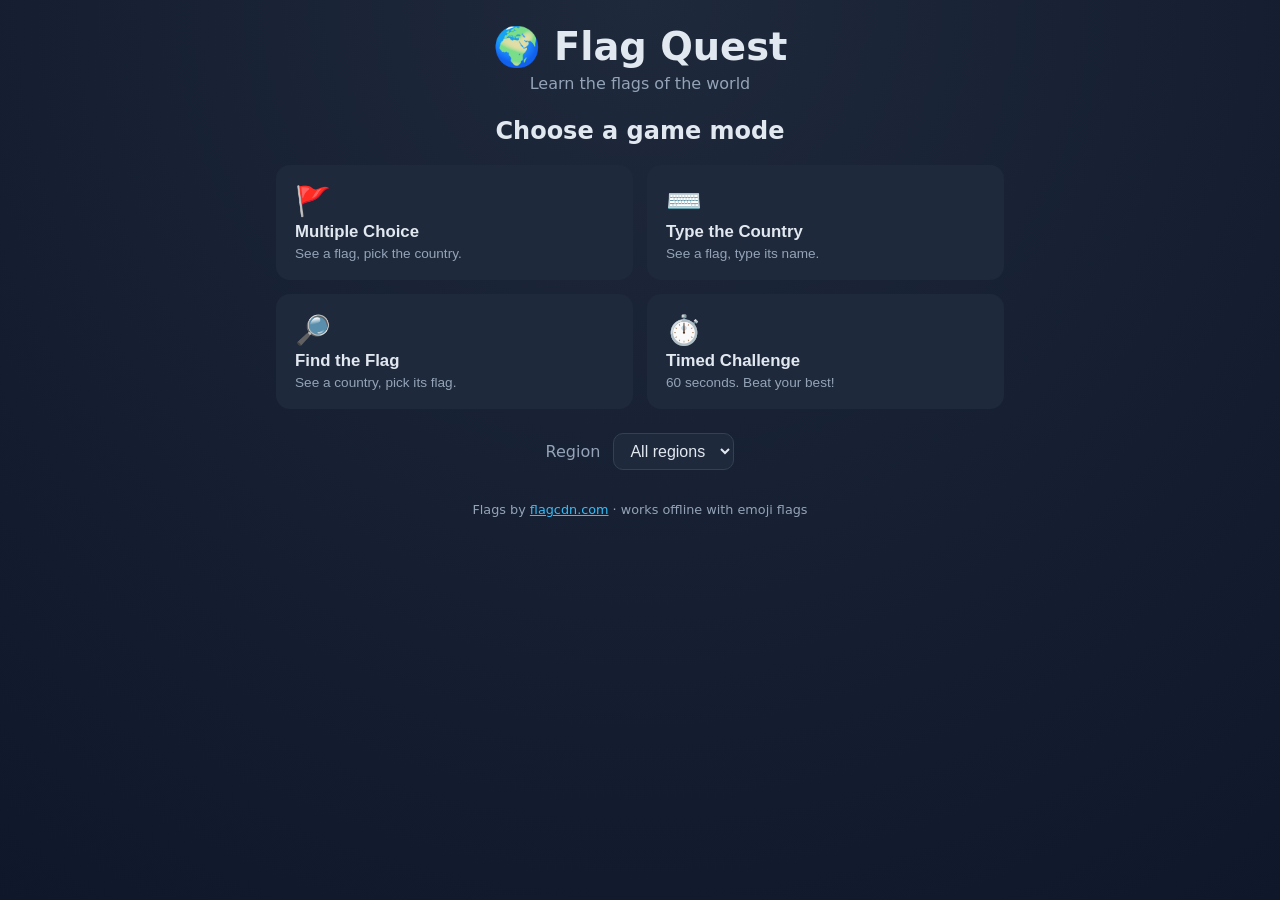
==== index.html @ fd447a16 "Add Flag Quest: a flag-learning game with four modes Vanilla HTML/CSS/JS browser game for learning w" ====
<!DOCTYPE html>
<html lang="en">
<head>
  <meta charset="UTF-8" />
  <meta name="viewport" content="width=device-width, initial-scale=1.0" />
  <title>Flag Quest — Learn the Flags of the World</title>
  <link rel="stylesheet" href="css/styles.css" />
</head>
<body>
  <div class="app">
    <header class="app-header">
      <h1>🌍 Flag Quest</h1>
      <p class="tagline">Learn the flags of the world</p>
    </header>

    <!-- ===================== MENU SCREEN ===================== -->
    <section id="screen-menu" class="screen is-active">
      <h2>Choose a game mode</h2>
      <div class="mode-grid">
        <button class="mode-card" data-mode="choice">
          <span class="mode-icon">🚩</span>
          <span class="mode-title">Multiple Choice</span>
          <span class="mode-desc">See a flag, pick the country.</span>
        </button>
        <button class="mode-card" data-mode="type">
          <span class="mode-icon">⌨️</span>
          <span class="mode-title">Type the Country</span>
          <span class="mode-desc">See a flag, type its name.</span>
        </button>
        <button class="mode-card" data-mode="find">
          <span class="mode-icon">🔎</span>
          <span class="mode-title">Find the Flag</span>
          <span class="mode-desc">See a country, pick its flag.</span>
        </button>
        <button class="mode-card" data-mode="timed">
          <span class="mode-icon">⏱️</span>
          <span class="mode-title">Timed Challenge</span>
          <span class="mode-desc">60 seconds. Beat your best!</span>
        </button>
      </div>

      <div class="region-picker">
        <label for="region-select">Region</label>
        <select id="region-select">
          <option value="All">All regions</option>
          <option value="Africa">Africa</option>
          <option value="Americas">Americas</option>
          <option value="Asia">Asia</option>
          <option value="Europe">Europe</option>
          <option value="Oceania">Oceania</option>
        </select>
      </div>
    </section>

    <!-- ===================== PLAY SCREEN ===================== -->
    <section id="screen-play" class="screen">
      <div class="play-bar">
        <button id="btn-quit" class="btn-ghost" type="button">← Menu</button>
        <div class="stats">
          <span class="stat">Score <strong id="stat-score">0</strong></span>
          <span class="stat">Streak <strong id="stat-streak">0</strong></span>
          <span class="stat" id="stat-timer-wrap" hidden>Time <strong id="stat-timer">60</strong></span>
          <span class="stat" id="stat-progress-wrap">Q <strong id="stat-progress">1</strong>/<span id="stat-total">10</span></span>
        </div>
      </div>

      <div id="prompt-area" class="prompt-area"></div>
      <div id="answer-area" class="answer-area"></div>
      <div id="feedback" class="feedback" aria-live="polite"></div>
      <button id="btn-next" class="btn-primary" type="button" hidden>Next →</button>
    </section>

    <!-- ===================== RESULT SCREEN ===================== -->
    <section id="screen-result" class="screen">
      <h2>Round complete!</h2>
      <div class="result-card">
        <p class="result-score">You scored <strong id="result-score">0</strong> <span id="result-outof"></span></p>
        <p class="result-best">Best: <strong id="result-best">0</strong> <span id="result-newbest" class="badge" hidden>New best! 🎉</span></p>
      </div>
      <div class="result-actions">
        <button id="btn-again" class="btn-primary" type="button">Play again</button>
        <button id="btn-home" class="btn-ghost" type="button">Back to menu</button>
      </div>
    </section>

    <footer class="app-footer">
      <p>Flags by <a href="https://flagcdn.com" target="_blank" rel="noopener">flagcdn.com</a> · works offline with emoji flags</p>
    </footer>
  </div>

  <script src="js/data.js"></script>
  <script src="js/flags.js"></script>
  <script src="js/game.js"></script>
  <script src="js/ui.js"></script>
</body>
</html>
---- css/styles.css ----
:root {
  --bg: #0f172a;
  --bg-card: #1e293b;
  --bg-card-hover: #334155;
  --accent: #38bdf8;
  --accent-strong: #0ea5e9;
  --text: #e2e8f0;
  --text-dim: #94a3b8;
  --correct: #22c55e;
  --wrong: #ef4444;
  --radius: 14px;
  --shadow: 0 10px 30px rgba(0, 0, 0, 0.35);
}

* {
  box-sizing: border-box;
}

html,
body {
  margin: 0;
  padding: 0;
}

body {
  font-family: system-ui, -apple-system, "Segoe UI", Roboto, sans-serif;
  background: radial-gradient(circle at top, #1e293b, var(--bg));
  color: var(--text);
  min-height: 100vh;
}

.app {
  max-width: 760px;
  margin: 0 auto;
  padding: 24px 16px 48px;
}

.app-header {
  text-align: center;
  margin-bottom: 24px;
}
.app-header h1 {
  font-size: 2.4rem;
  margin: 0;
}
.tagline {
  color: var(--text-dim);
  margin: 4px 0 0;
}

/* ---------------- Screens ---------------- */
.screen {
  display: none;
  animation: fade 0.25s ease;
}
.screen.is-active {
  display: block;
}
@keyframes fade {
  from {
    opacity: 0;
    transform: translateY(6px);
  }
  to {
    opacity: 1;
    transform: none;
  }
}

/* ---------------- Menu ---------------- */
#screen-menu h2 {
  text-align: center;
  font-weight: 600;
}
.mode-grid {
  display: grid;
  grid-template-columns: repeat(2, 1fr);
  gap: 14px;
  margin-bottom: 24px;
}
.mode-card {
  display: flex;
  flex-direction: column;
  align-items: flex-start;
  gap: 4px;
  background: var(--bg-card);
  border: 1px solid transparent;
  border-radius: var(--radius);
  padding: 18px;
  cursor: pointer;
  color: var(--text);
  text-align: left;
  transition: transform 0.15s, border-color 0.15s, background 0.15s;
}
.mode-card:hover {
  background: var(--bg-card-hover);
  border-color: var(--accent);
  transform: translateY(-2px);
}
.mode-icon {
  font-size: 1.8rem;
}
.mode-title {
  font-weight: 700;
  font-size: 1.05rem;
}
.mode-desc {
  color: var(--text-dim);
  font-size: 0.85rem;
}

.region-picker {
  text-align: center;
}
.region-picker label {
  margin-right: 8px;
  color: var(--text-dim);
}
.region-picker select {
  background: var(--bg-card);
  color: var(--text);
  border: 1px solid var(--bg-card-hover);
  border-radius: 10px;
  padding: 8px 12px;
  font-size: 1rem;
}

/* ---------------- Play bar ---------------- */
.play-bar {
  display: flex;
  align-items: center;
  justify-content: space-between;
  margin-bottom: 18px;
  gap: 12px;
}
.stats {
  display: flex;
  gap: 16px;
  flex-wrap: wrap;
}
.stat {
  color: var(--text-dim);
  font-size: 0.9rem;
}
.stat strong {
  color: var(--text);
  font-size: 1.05rem;
}

/* ---------------- Prompt / flag ---------------- */
.prompt-area {
  display: flex;
  justify-content: center;
  margin-bottom: 22px;
}
.flag-frame {
  border-radius: var(--radius);
  overflow: hidden;
  box-shadow: var(--shadow);
  background: var(--bg-card);
  line-height: 0;
}
.flag-img {
  display: block;
  width: 320px;
  max-width: 80vw;
  height: auto;
}
.flag-emoji {
  font-size: 7rem;
  line-height: 1.2;
  display: inline-block;
  padding: 8px 24px;
}
.find-name {
  font-size: 2rem;
  font-weight: 700;
  text-align: center;
  padding: 24px;
  background: var(--bg-card);
  border-radius: var(--radius);
  box-shadow: var(--shadow);
}

/* ---------------- Answers ---------------- */
.answer-area {
  display: grid;
  grid-template-columns: repeat(2, 1fr);
  gap: 12px;
  margin-bottom: 16px;
}
.answer-area.flag-options {
  grid-template-columns: repeat(2, 1fr);
}
.option-btn,
.flag-option-btn {
  background: var(--bg-card);
  color: var(--text);
  border: 2px solid transparent;
  border-radius: 12px;
  padding: 16px;
  font-size: 1rem;
  cursor: pointer;
  transition: background 0.15s, border-color 0.15s, transform 0.1s;
}
.option-btn:hover:not(:disabled),
.flag-option-btn:hover:not(:disabled) {
  background: var(--bg-card-hover);
  transform: translateY(-2px);
}
.flag-option-btn {
  padding: 10px;
  line-height: 0;
}
.flag-option-btn .flag-img {
  width: 100%;
  border-radius: 6px;
}
.flag-option-btn .flag-emoji {
  font-size: 4rem;
  padding: 4px;
}
.option-btn:disabled,
.flag-option-btn:disabled {
  cursor: default;
}
.is-correct {
  border-color: var(--correct) !important;
  background: rgba(34, 197, 94, 0.15) !important;
}
.is-wrong {
  border-color: var(--wrong) !important;
  background: rgba(239, 68, 68, 0.15) !important;
}

/* ---------------- Type mode ---------------- */
.type-form {
  grid-column: 1 / -1;
  display: flex;
  gap: 10px;
}
.type-input {
  flex: 1;
  background: var(--bg-card);
  color: var(--text);
  border: 2px solid var(--bg-card-hover);
  border-radius: 12px;
  padding: 14px 16px;
  font-size: 1.1rem;
}
.type-input:focus {
  outline: none;
  border-color: var(--accent);
}

/* ---------------- Feedback / buttons ---------------- */
.feedback {
  min-height: 1.6rem;
  text-align: center;
  font-weight: 600;
  font-size: 1.1rem;
  margin-bottom: 12px;
}
.feedback.is-correct {
  color: var(--correct);
}
.feedback.is-wrong {
  color: var(--wrong);
}

.btn-primary {
  background: var(--accent-strong);
  color: #04293a;
  border: none;
  border-radius: 12px;
  padding: 14px 22px;
  font-size: 1.05rem;
  font-weight: 700;
  cursor: pointer;
  display: block;
  margin: 0 auto;
  transition: background 0.15s, transform 0.1s;
}
.btn-primary:hover {
  background: var(--accent);
  transform: translateY(-1px);
}
.btn-ghost {
  background: transparent;
  color: var(--text-dim);
  border: 1px solid var(--bg-card-hover);
  border-radius: 10px;
  padding: 8px 14px;
  cursor: pointer;
  font-size: 0.95rem;
}
.btn-ghost:hover {
  color: var(--text);
  border-color: var(--accent);
}

/* ---------------- Result ---------------- */
#screen-result {
  text-align: center;
}
.result-card {
  background: var(--bg-card);
  border-radius: var(--radius);
  padding: 28px;
  box-shadow: var(--shadow);
  margin: 16px 0 24px;
}
.result-score {
  font-size: 1.4rem;
}
.result-score strong {
  font-size: 2.2rem;
  color: var(--accent);
}
.badge {
  display: inline-block;
  background: var(--correct);
  color: #042b13;
  font-weight: 700;
  padding: 2px 10px;
  border-radius: 999px;
  font-size: 0.85rem;
}
.result-actions {
  display: flex;
  gap: 12px;
  justify-content: center;
}
.result-actions .btn-primary {
  margin: 0;
}

/* ---------------- Footer ---------------- */
.app-footer {
  text-align: center;
  margin-top: 32px;
  color: var(--text-dim);
  font-size: 0.8rem;
}
.app-footer a {
  color: var(--accent);
}

/* ---------------- Responsive ---------------- */
@media (max-width: 520px) {
  .mode-grid {
    grid-template-columns: 1fr;
  }
  .app-header h1 {
    font-size: 2rem;
  }
}
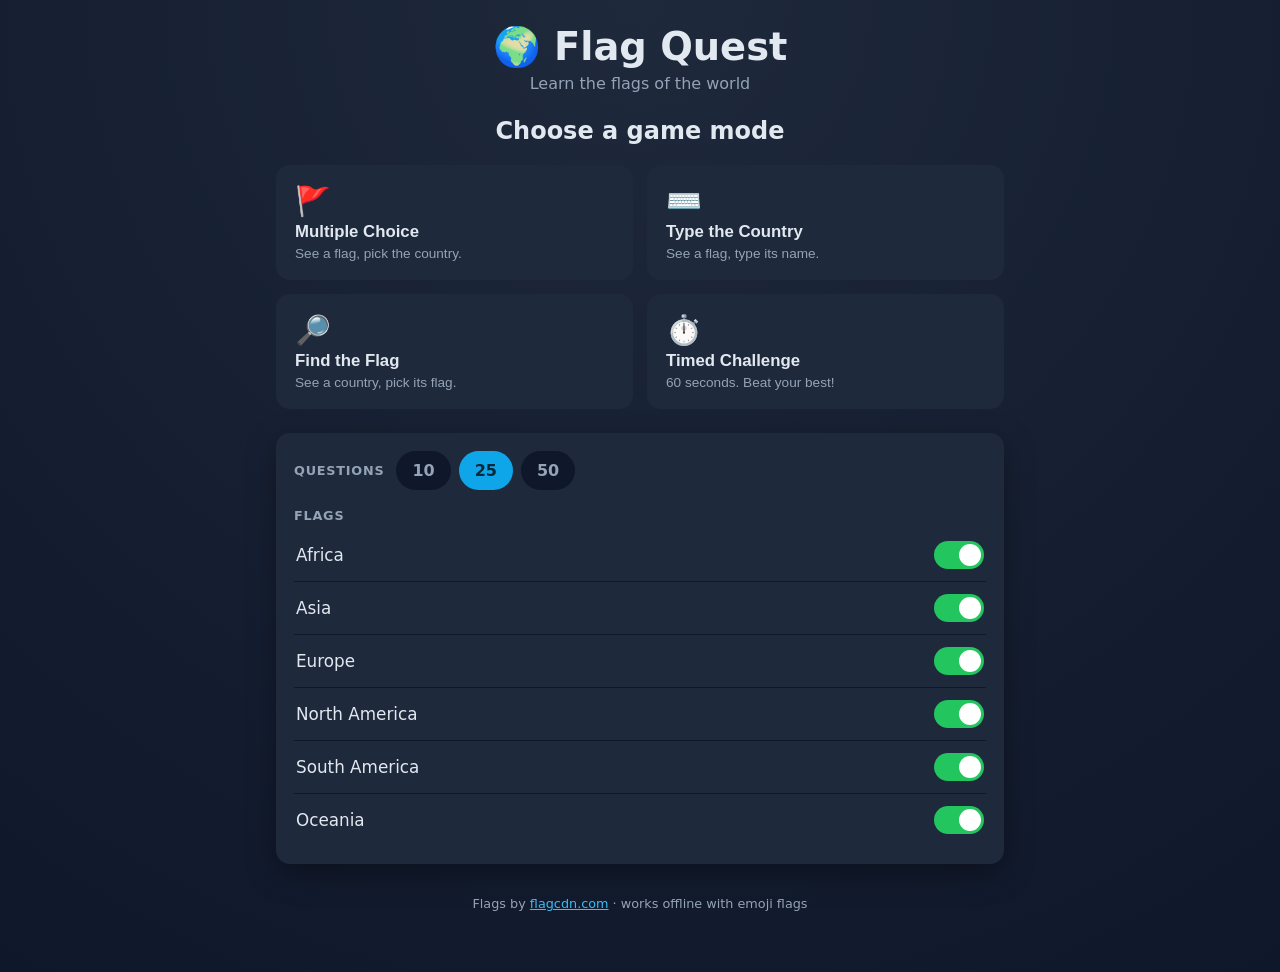
==== commit b6431ba3: "Add continent toggles and question-count selector to menu Replace the single-select region dropdown " ====
--- a/index.html
+++ b/index.html
@@ -39,16 +39,81 @@
         </button>
       </div>
 
-      <div class="region-picker">
-        <label for="region-select">Region</label>
-        <select id="region-select">
-          <option value="All">All regions</option>
-          <option value="Africa">Africa</option>
-          <option value="Americas">Americas</option>
-          <option value="Asia">Asia</option>
-          <option value="Europe">Europe</option>
-          <option value="Oceania">Oceania</option>
-        </select>
+      <div class="settings">
+        <div class="count-picker" role="radiogroup" aria-label="Questions per round">
+          <span class="settings-label">Questions</span>
+          <label class="count-pill">
+            <input type="radio" name="qcount" value="10" />
+            <span>10</span>
+          </label>
+          <label class="count-pill">
+            <input type="radio" name="qcount" value="25" checked />
+            <span>25</span>
+          </label>
+          <label class="count-pill">
+            <input type="radio" name="qcount" value="50" />
+            <span>50</span>
+          </label>
+        </div>
+
+        <h3 class="settings-label flags-heading">Flags</h3>
+        <ul class="continent-list">
+          <li class="continent-row">
+            <label>
+              <span>Africa</span>
+              <span class="switch">
+                <input type="checkbox" data-region="Africa" checked />
+                <span class="slider"></span>
+              </span>
+            </label>
+          </li>
+          <li class="continent-row">
+            <label>
+              <span>Asia</span>
+              <span class="switch">
+                <input type="checkbox" data-region="Asia" checked />
+                <span class="slider"></span>
+              </span>
+            </label>
+          </li>
+          <li class="continent-row">
+            <label>
+              <span>Europe</span>
+              <span class="switch">
+                <input type="checkbox" data-region="Europe" checked />
+                <span class="slider"></span>
+              </span>
+            </label>
+          </li>
+          <li class="continent-row">
+            <label>
+              <span>North America</span>
+              <span class="switch">
+                <input type="checkbox" data-region="North America" checked />
+                <span class="slider"></span>
+              </span>
+            </label>
+          </li>
+          <li class="continent-row">
+            <label>
+              <span>South America</span>
+              <span class="switch">
+                <input type="checkbox" data-region="South America" checked />
+                <span class="slider"></span>
+              </span>
+            </label>
+          </li>
+          <li class="continent-row">
+            <label>
+              <span>Oceania</span>
+              <span class="switch">
+                <input type="checkbox" data-region="Oceania" checked />
+                <span class="slider"></span>
+              </span>
+            </label>
+          </li>
+        </ul>
+        <p id="settings-hint" class="settings-hint" hidden>Pick at least one region to play.</p>
       </div>
     </section>
 
--- a/css/styles.css
+++ b/css/styles.css
@@ -109,20 +109,131 @@
   font-size: 0.85rem;
 }
 
-.region-picker {
-  text-align: center;
-}
-.region-picker label {
-  margin-right: 8px;
-  color: var(--text-dim);
-}
-.region-picker select {
-  background: var(--bg-card);
-  color: var(--text);
-  border: 1px solid var(--bg-card-hover);
-  border-radius: 10px;
-  padding: 8px 12px;
-  font-size: 1rem;
+/* ---------------- Settings panel ---------------- */
+.settings {
+  background: var(--bg-card);
+  border-radius: var(--radius);
+  padding: 18px;
+  box-shadow: var(--shadow);
+}
+.settings-label {
+  color: var(--text-dim);
+  font-size: 0.8rem;
+  font-weight: 700;
+  letter-spacing: 0.06em;
+  text-transform: uppercase;
+}
+
+/* Question-count pills */
+.count-picker {
+  display: flex;
+  align-items: center;
+  gap: 8px;
+  flex-wrap: wrap;
+  margin-bottom: 18px;
+}
+.count-picker .settings-label {
+  margin-right: 4px;
+}
+.count-pill {
+  cursor: pointer;
+}
+.count-pill input {
+  position: absolute;
+  opacity: 0;
+  pointer-events: none;
+}
+.count-pill span {
+  display: inline-block;
+  min-width: 44px;
+  text-align: center;
+  padding: 8px 14px;
+  border-radius: 999px;
+  background: var(--bg);
+  color: var(--text-dim);
+  border: 2px solid transparent;
+  font-weight: 700;
+  transition: background 0.15s, color 0.15s, border-color 0.15s;
+}
+.count-pill input:checked + span {
+  background: var(--accent-strong);
+  color: #04293a;
+}
+.count-pill input:focus-visible + span {
+  border-color: var(--accent);
+}
+
+/* Continent list with toggle switches */
+.flags-heading {
+  margin: 0 0 6px;
+}
+.continent-list {
+  list-style: none;
+  margin: 0;
+  padding: 0;
+}
+.continent-row + .continent-row {
+  border-top: 1px solid var(--bg);
+}
+.continent-row label {
+  display: flex;
+  align-items: center;
+  justify-content: space-between;
+  padding: 12px 2px;
+  cursor: pointer;
+  font-size: 1.05rem;
+}
+
+/* iOS-style toggle */
+.switch {
+  position: relative;
+  display: inline-block;
+  width: 50px;
+  height: 28px;
+  flex: none;
+}
+.switch input {
+  position: absolute;
+  opacity: 0;
+  width: 100%;
+  height: 100%;
+  margin: 0;
+  cursor: pointer;
+}
+.switch .slider {
+  position: absolute;
+  inset: 0;
+  background: var(--bg-card-hover);
+  border-radius: 999px;
+  transition: background 0.18s;
+}
+.switch .slider::before {
+  content: "";
+  position: absolute;
+  width: 22px;
+  height: 22px;
+  left: 3px;
+  top: 3px;
+  background: #fff;
+  border-radius: 50%;
+  transition: transform 0.18s;
+}
+.switch input:checked + .slider {
+  background: var(--correct);
+}
+.switch input:checked + .slider::before {
+  transform: translateX(22px);
+}
+.switch input:focus-visible + .slider {
+  outline: 2px solid var(--accent);
+  outline-offset: 2px;
+}
+
+.settings-hint {
+  color: var(--wrong);
+  font-size: 0.9rem;
+  text-align: center;
+  margin: 12px 0 0;
 }
 
 /* ---------------- Play bar ---------------- */
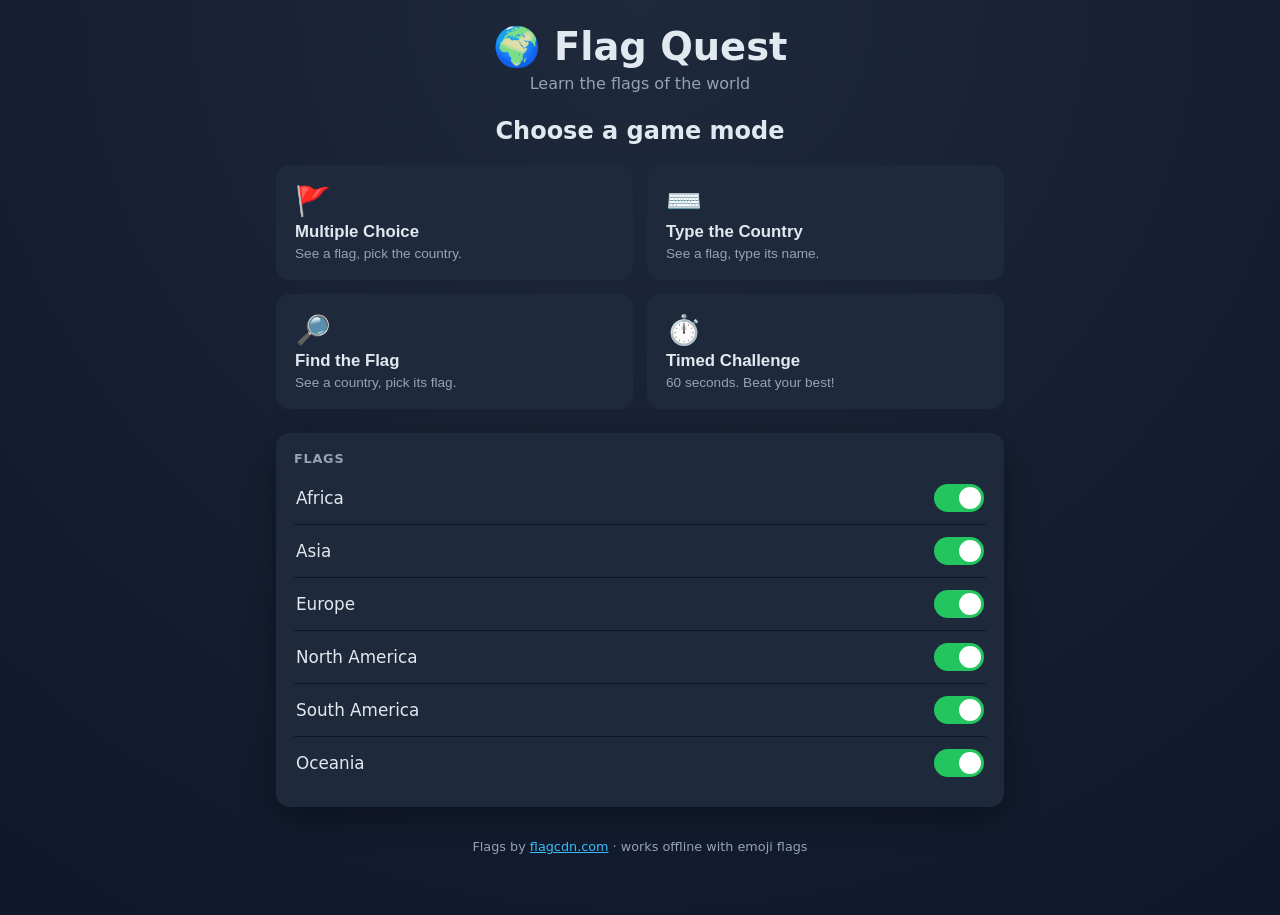
==== commit 2d5d7732: "Auto-advance type mode, drop count selector, no repeated flags Type the Country now auto-advances af" ====
--- a/index.html
+++ b/index.html
@@ -40,22 +40,6 @@
       </div>
 
       <div class="settings">
-        <div class="count-picker" role="radiogroup" aria-label="Questions per round">
-          <span class="settings-label">Questions</span>
-          <label class="count-pill">
-            <input type="radio" name="qcount" value="10" />
-            <span>10</span>
-          </label>
-          <label class="count-pill">
-            <input type="radio" name="qcount" value="25" checked />
-            <span>25</span>
-          </label>
-          <label class="count-pill">
-            <input type="radio" name="qcount" value="50" />
-            <span>50</span>
-          </label>
-        </div>
-
         <h3 class="settings-label flags-heading">Flags</h3>
         <ul class="continent-list">
           <li class="continent-row">
--- a/css/styles.css
+++ b/css/styles.css
@@ -124,45 +124,6 @@
   text-transform: uppercase;
 }
 
-/* Question-count pills */
-.count-picker {
-  display: flex;
-  align-items: center;
-  gap: 8px;
-  flex-wrap: wrap;
-  margin-bottom: 18px;
-}
-.count-picker .settings-label {
-  margin-right: 4px;
-}
-.count-pill {
-  cursor: pointer;
-}
-.count-pill input {
-  position: absolute;
-  opacity: 0;
-  pointer-events: none;
-}
-.count-pill span {
-  display: inline-block;
-  min-width: 44px;
-  text-align: center;
-  padding: 8px 14px;
-  border-radius: 999px;
-  background: var(--bg);
-  color: var(--text-dim);
-  border: 2px solid transparent;
-  font-weight: 700;
-  transition: background 0.15s, color 0.15s, border-color 0.15s;
-}
-.count-pill input:checked + span {
-  background: var(--accent-strong);
-  color: #04293a;
-}
-.count-pill input:focus-visible + span {
-  border-color: var(--accent);
-}
-
 /* Continent list with toggle switches */
 .flags-heading {
   margin: 0 0 6px;
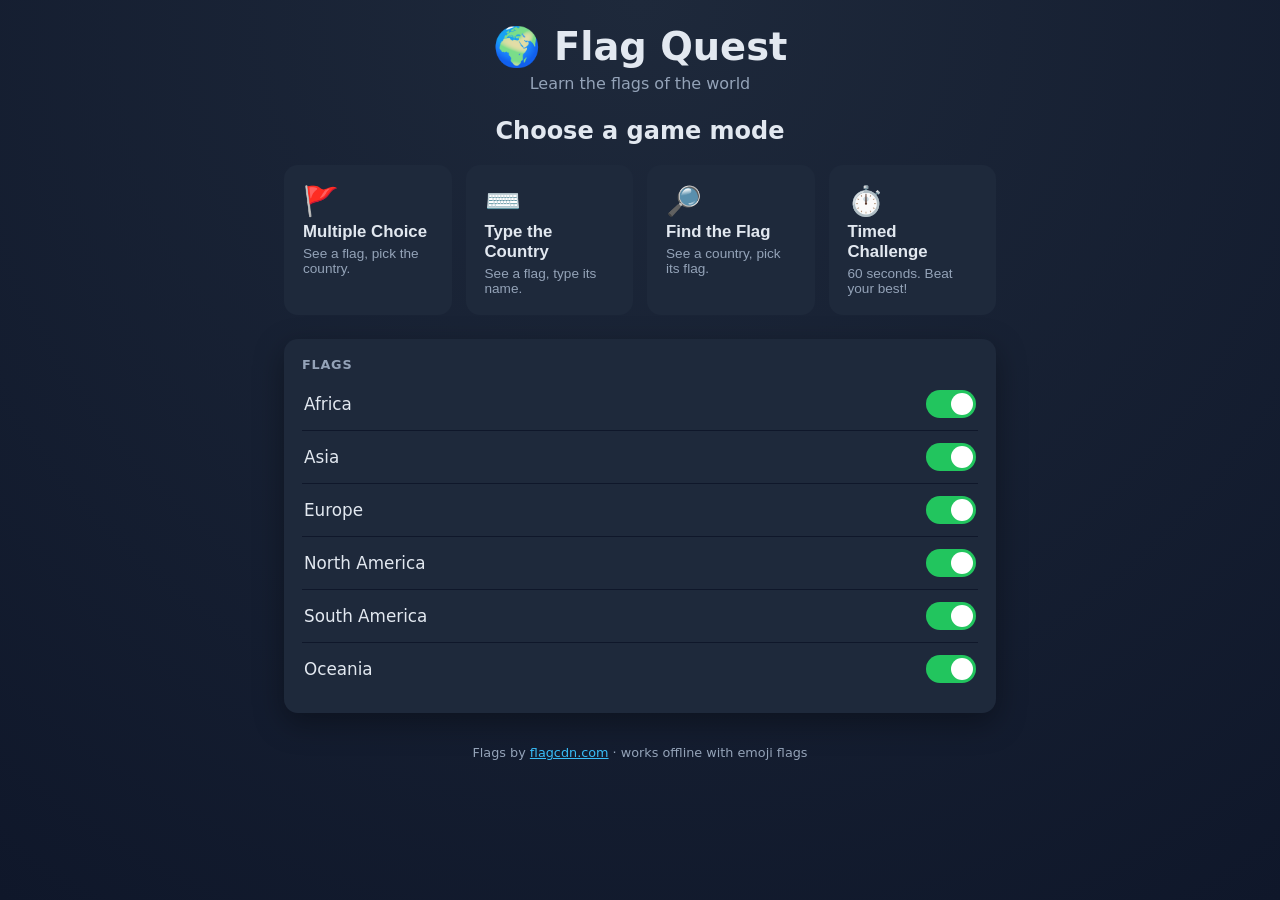
==== commit 0ea9e3fc: "Make UI fully responsive for phones and varied screens Mobile-first layout: fluid padding with safe-" ====
--- a/index.html
+++ b/index.html
@@ -2,7 +2,8 @@
 <html lang="en">
 <head>
   <meta charset="UTF-8" />
-  <meta name="viewport" content="width=device-width, initial-scale=1.0" />
+  <meta name="viewport" content="width=device-width, initial-scale=1.0, viewport-fit=cover" />
+  <meta name="theme-color" content="#0f172a" />
   <title>Flag Quest — Learn the Flags of the World</title>
   <link rel="stylesheet" href="css/styles.css" />
 </head>
@@ -141,5 +142,14 @@
   <script src="js/flags.js"></script>
   <script src="js/game.js"></script>
   <script src="js/ui.js"></script>
+  <script>
+    // Register the service worker so the game is fully playable offline after
+    // the first load. Harmless where unsupported (e.g. file:// in the APK).
+    if ("serviceWorker" in navigator) {
+      window.addEventListener("load", function () {
+        navigator.serviceWorker.register("sw.js").catch(function () {});
+      });
+    }
+  </script>
 </body>
 </html>
--- a/css/styles.css
+++ b/css/styles.css
@@ -16,6 +16,10 @@
   box-sizing: border-box;
 }
 
+html {
+  -webkit-text-size-adjust: 100%;
+}
+
 html,
 body {
   margin: 0;
@@ -27,20 +31,28 @@
   background: radial-gradient(circle at top, #1e293b, var(--bg));
   color: var(--text);
   min-height: 100vh;
+  min-height: 100dvh; /* account for mobile browser chrome */
+  overflow-x: hidden;
+  -webkit-tap-highlight-color: transparent;
 }
 
 .app {
   max-width: 760px;
   margin: 0 auto;
-  padding: 24px 16px 48px;
+  /* Fluid padding + safe-area insets for notched phones */
+  padding: clamp(14px, 4vw, 24px);
+  padding-top: max(clamp(14px, 4vw, 24px), env(safe-area-inset-top));
+  padding-left: max(clamp(14px, 4vw, 24px), env(safe-area-inset-left));
+  padding-right: max(clamp(14px, 4vw, 24px), env(safe-area-inset-right));
+  padding-bottom: max(40px, env(safe-area-inset-bottom));
 }
 
 .app-header {
   text-align: center;
-  margin-bottom: 24px;
+  margin-bottom: clamp(16px, 4vw, 24px);
 }
 .app-header h1 {
-  font-size: 2.4rem;
+  font-size: clamp(1.8rem, 7vw, 2.4rem);
   margin: 0;
 }
 .tagline {
@@ -74,8 +86,8 @@
 }
 .mode-grid {
   display: grid;
-  grid-template-columns: repeat(2, 1fr);
-  gap: 14px;
+  grid-template-columns: repeat(auto-fit, minmax(150px, 1fr));
+  gap: clamp(10px, 2.5vw, 14px);
   margin-bottom: 24px;
 }
 .mode-card {
@@ -234,30 +246,34 @@
 }
 .flag-img {
   display: block;
-  width: 320px;
-  max-width: 80vw;
+  width: min(320px, 78vw);
   height: auto;
+  max-height: 42vh;
+  object-fit: contain;
 }
 .flag-emoji {
-  font-size: 7rem;
+  font-size: clamp(4rem, 22vw, 7rem);
   line-height: 1.2;
   display: inline-block;
   padding: 8px 24px;
 }
 .find-name {
-  font-size: 2rem;
+  font-size: clamp(1.4rem, 6vw, 2rem);
   font-weight: 700;
   text-align: center;
-  padding: 24px;
+  padding: clamp(18px, 5vw, 24px);
+  width: min(320px, 78vw);
   background: var(--bg-card);
   border-radius: var(--radius);
   box-shadow: var(--shadow);
 }
 
 /* ---------------- Answers ---------------- */
+/* Mobile-first: text options stack in one column for readability; flags use
+   two columns. Wider screens get two columns of text options. */
 .answer-area {
   display: grid;
-  grid-template-columns: repeat(2, 1fr);
+  grid-template-columns: 1fr;
   gap: 12px;
   margin-bottom: 16px;
 }
@@ -272,6 +288,8 @@
   border-radius: 12px;
   padding: 16px;
   font-size: 1rem;
+  min-height: 52px;
+  overflow-wrap: break-word;
   cursor: pointer;
   transition: background 0.15s, border-color 0.15s, transform 0.1s;
 }
@@ -419,11 +437,32 @@
 }
 
 /* ---------------- Responsive ---------------- */
-@media (max-width: 520px) {
-  .mode-grid {
-    grid-template-columns: 1fr;
-  }
-  .app-header h1 {
-    font-size: 2rem;
-  }
-}
+/* Roomier screens (tablets, desktop): two columns of text answers. */
+@media (min-width: 480px) {
+  .answer-area {
+    grid-template-columns: repeat(2, 1fr);
+  }
+}
+
+/* Short or landscape phones: keep the flag from filling the viewport. */
+@media (max-height: 520px) and (orientation: landscape) {
+  .flag-img {
+    max-height: 56vh;
+  }
+  .flag-emoji {
+    font-size: clamp(3rem, 26vh, 6rem);
+  }
+  .app-header {
+    margin-bottom: 10px;
+  }
+}
+
+/* Very small phones: let action buttons wrap instead of overflowing. */
+@media (max-width: 360px) {
+  .result-actions {
+    flex-wrap: wrap;
+  }
+  .stat {
+    font-size: 0.82rem;
+  }
+}
